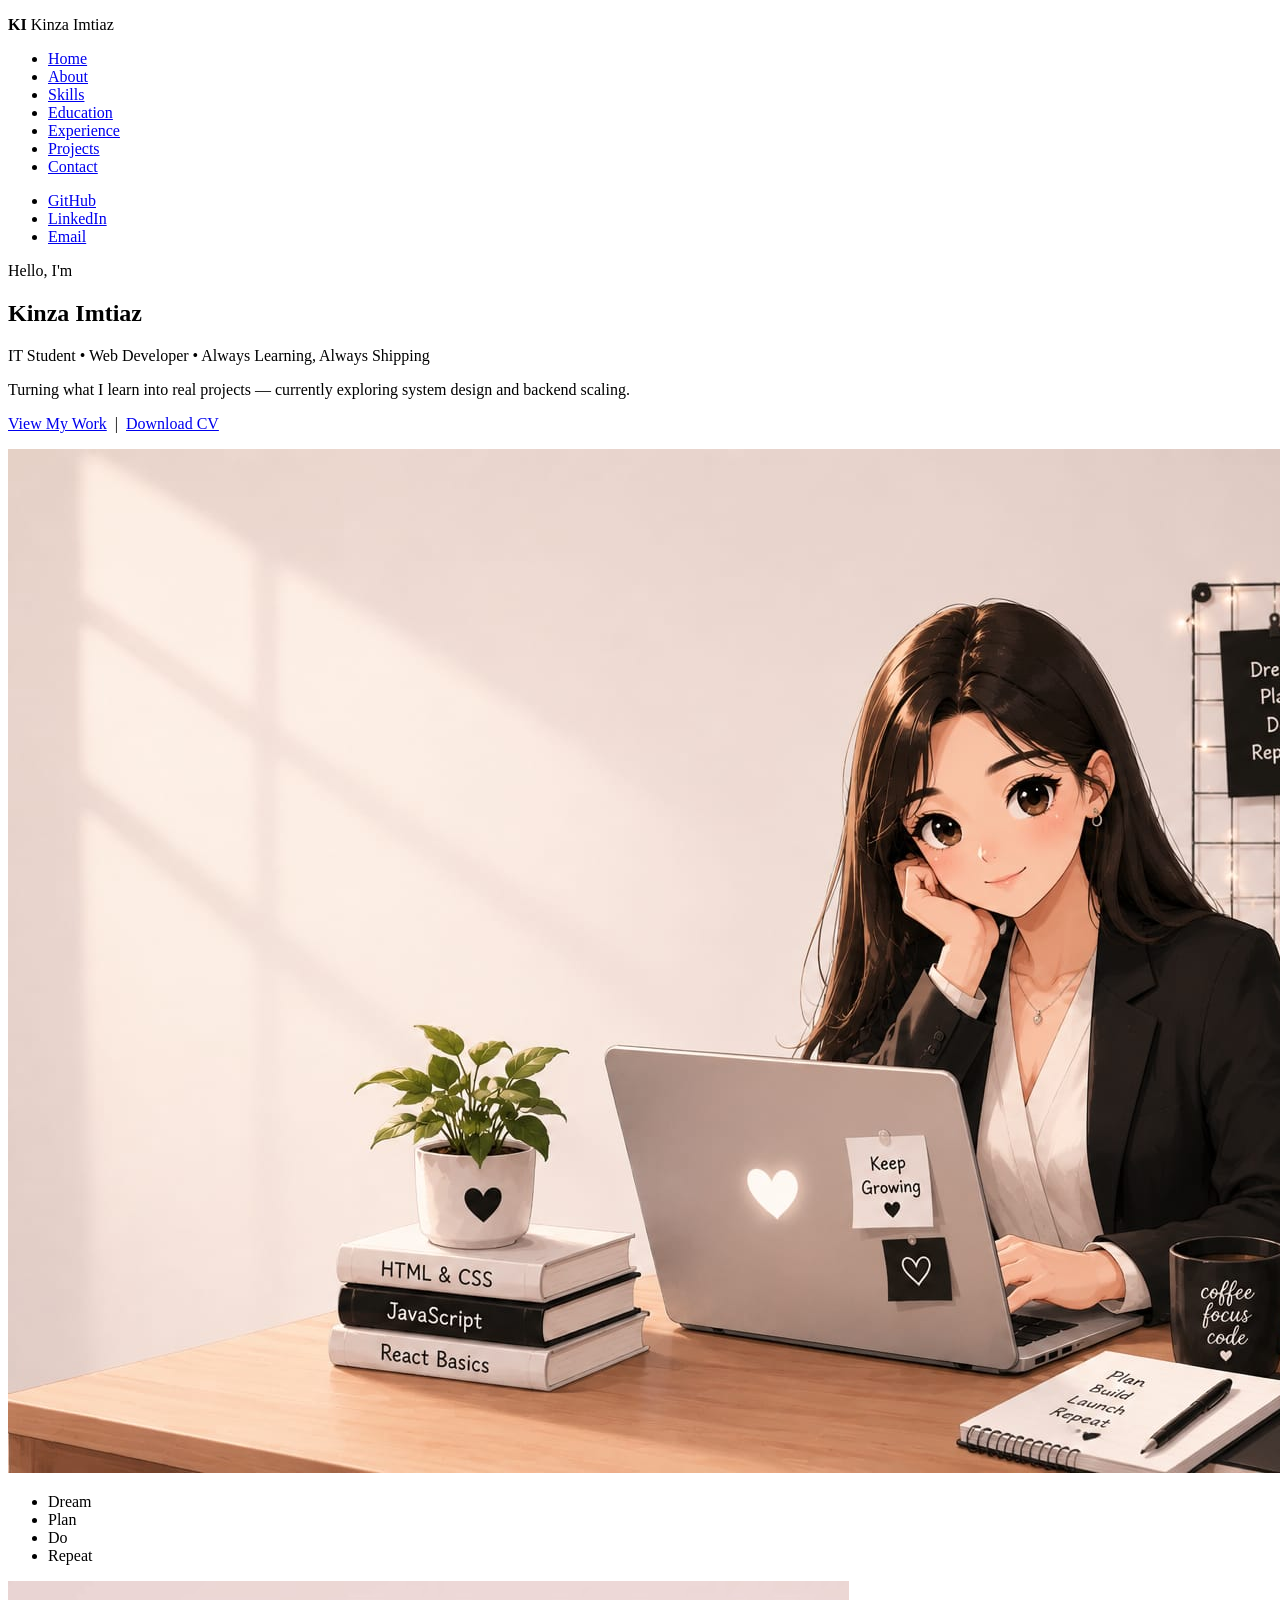
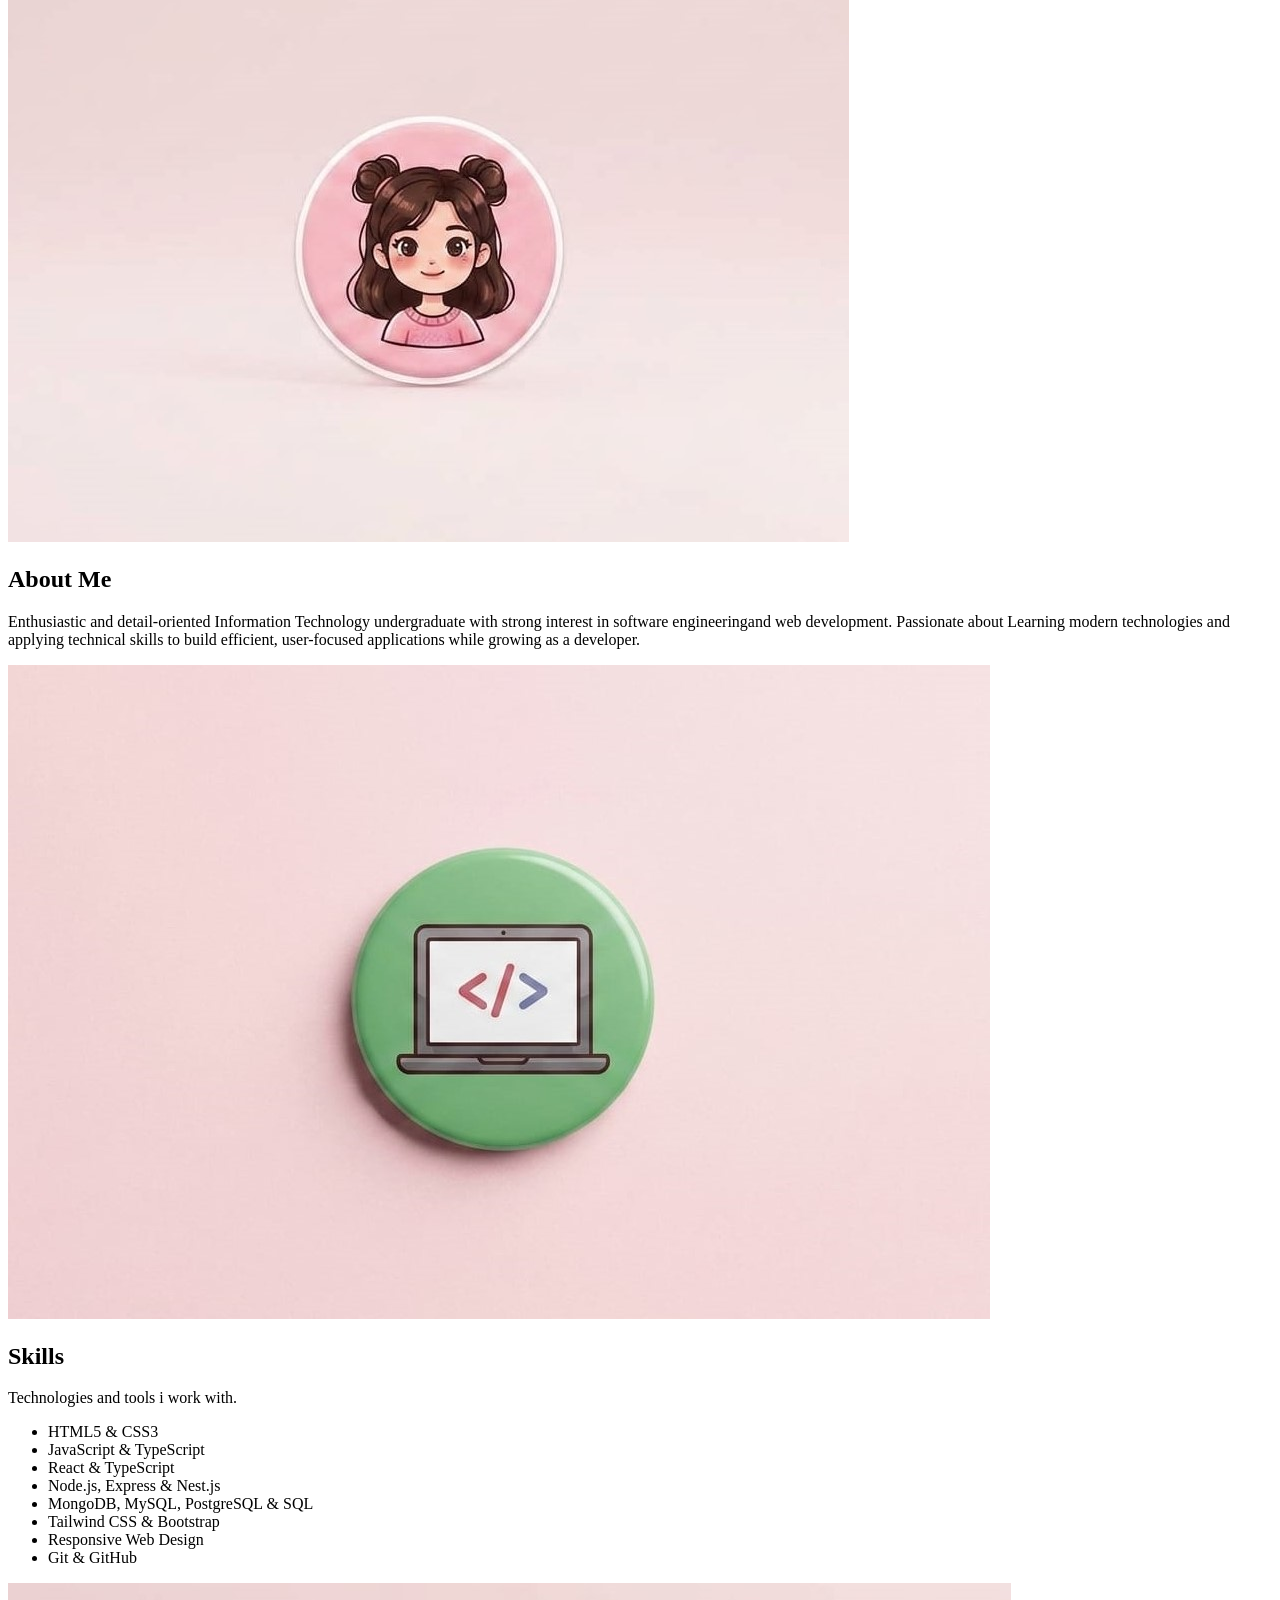
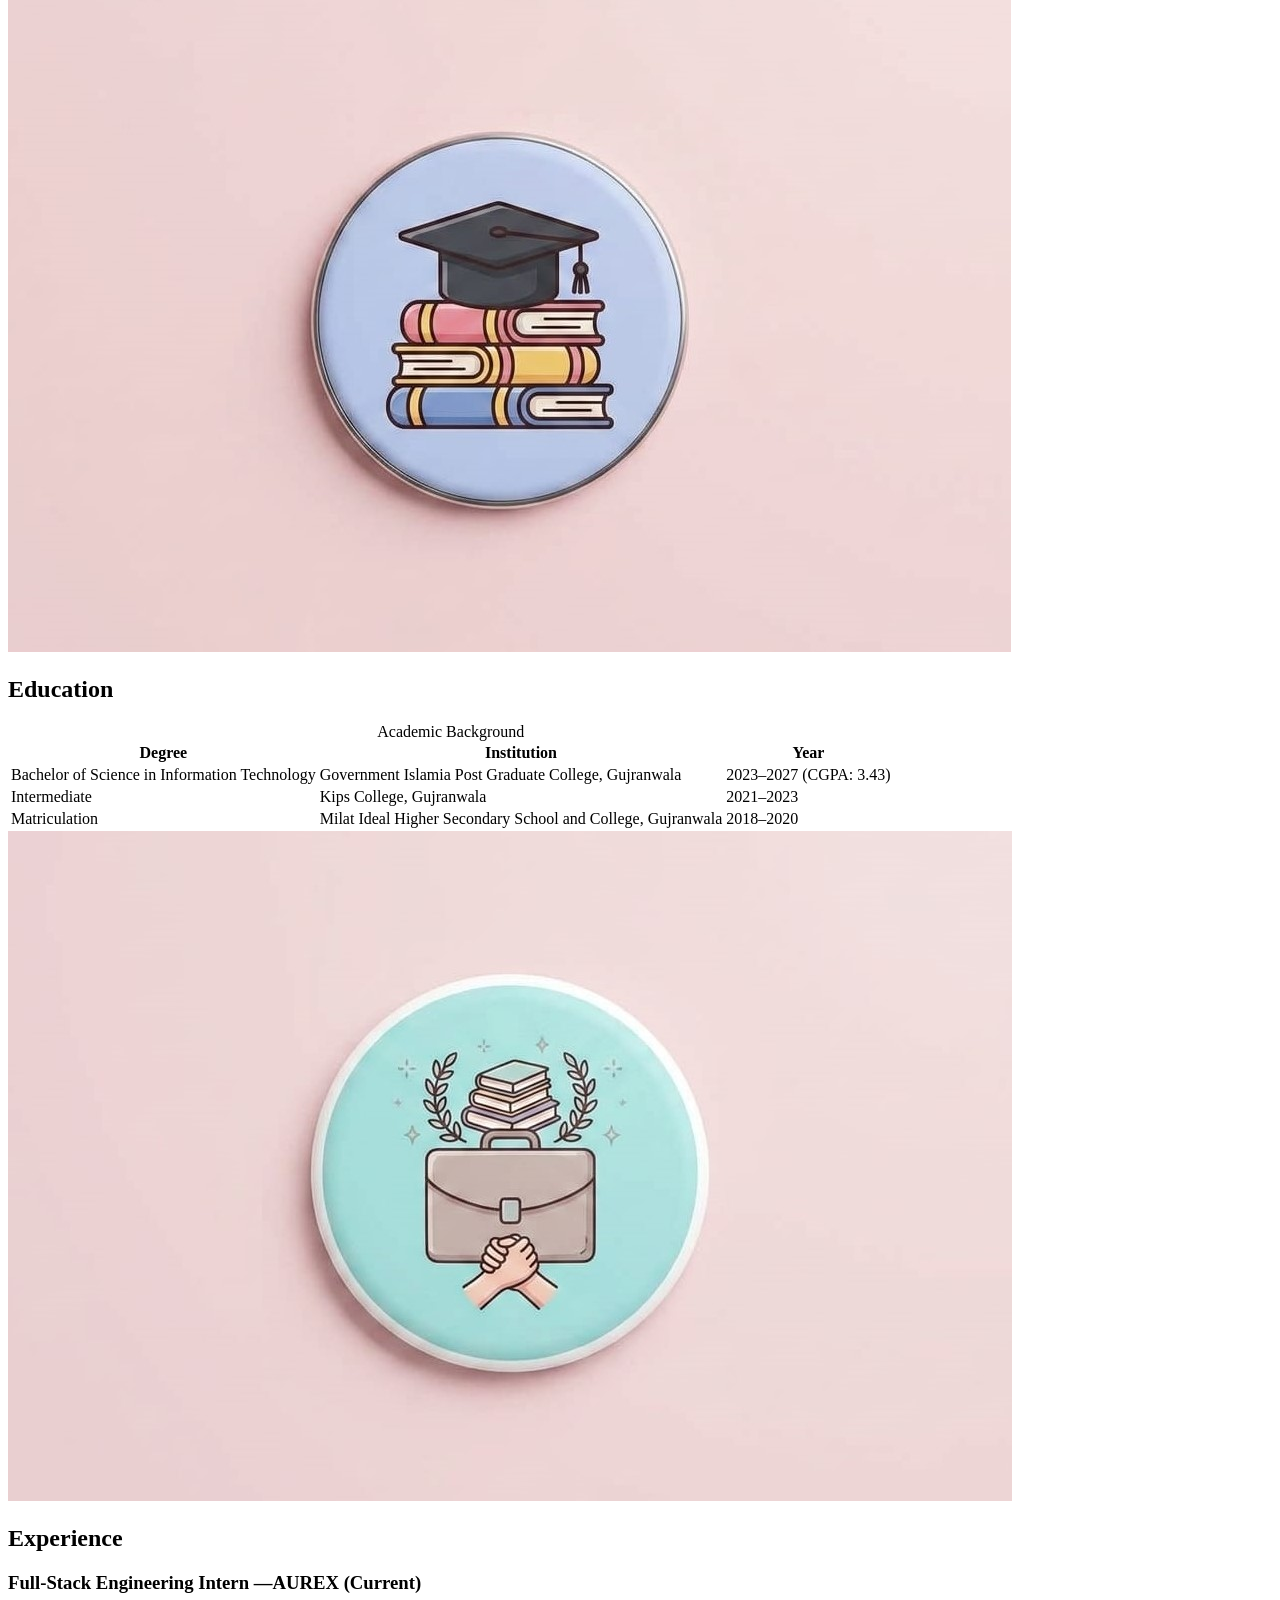
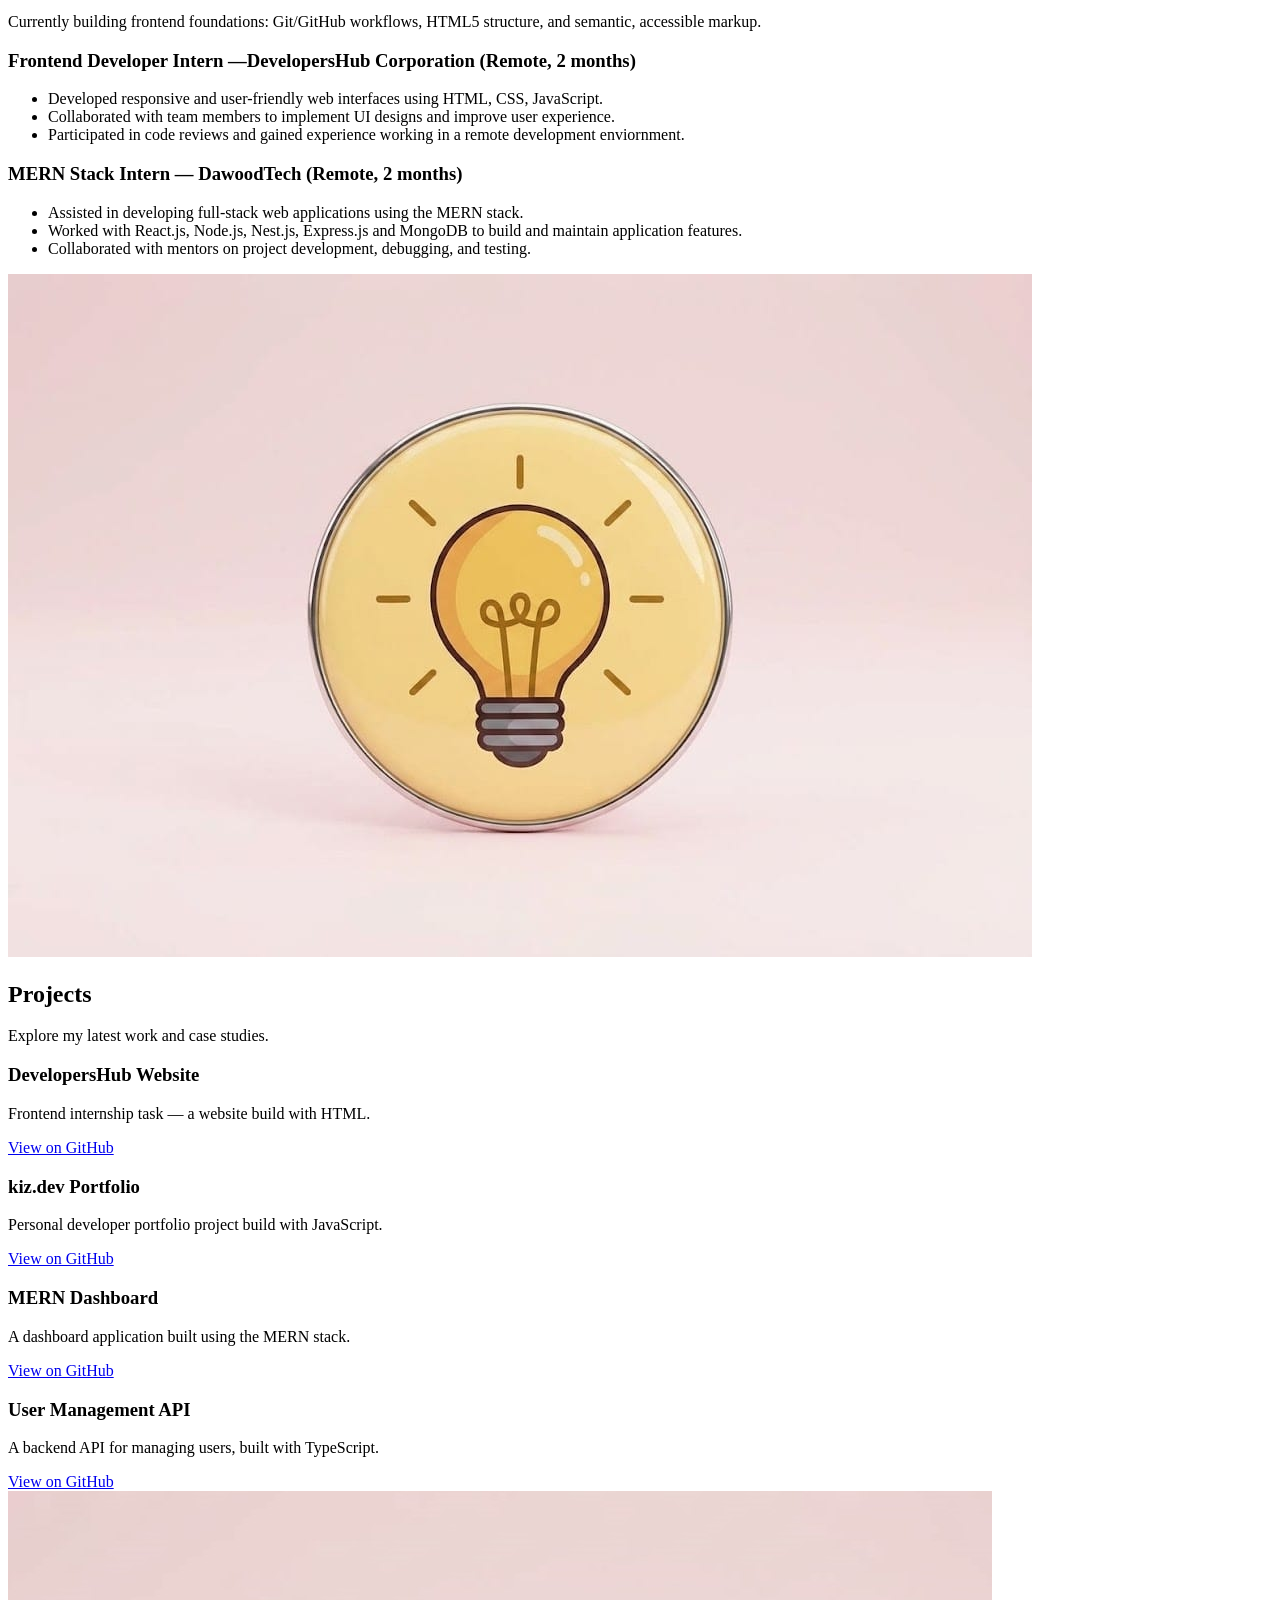
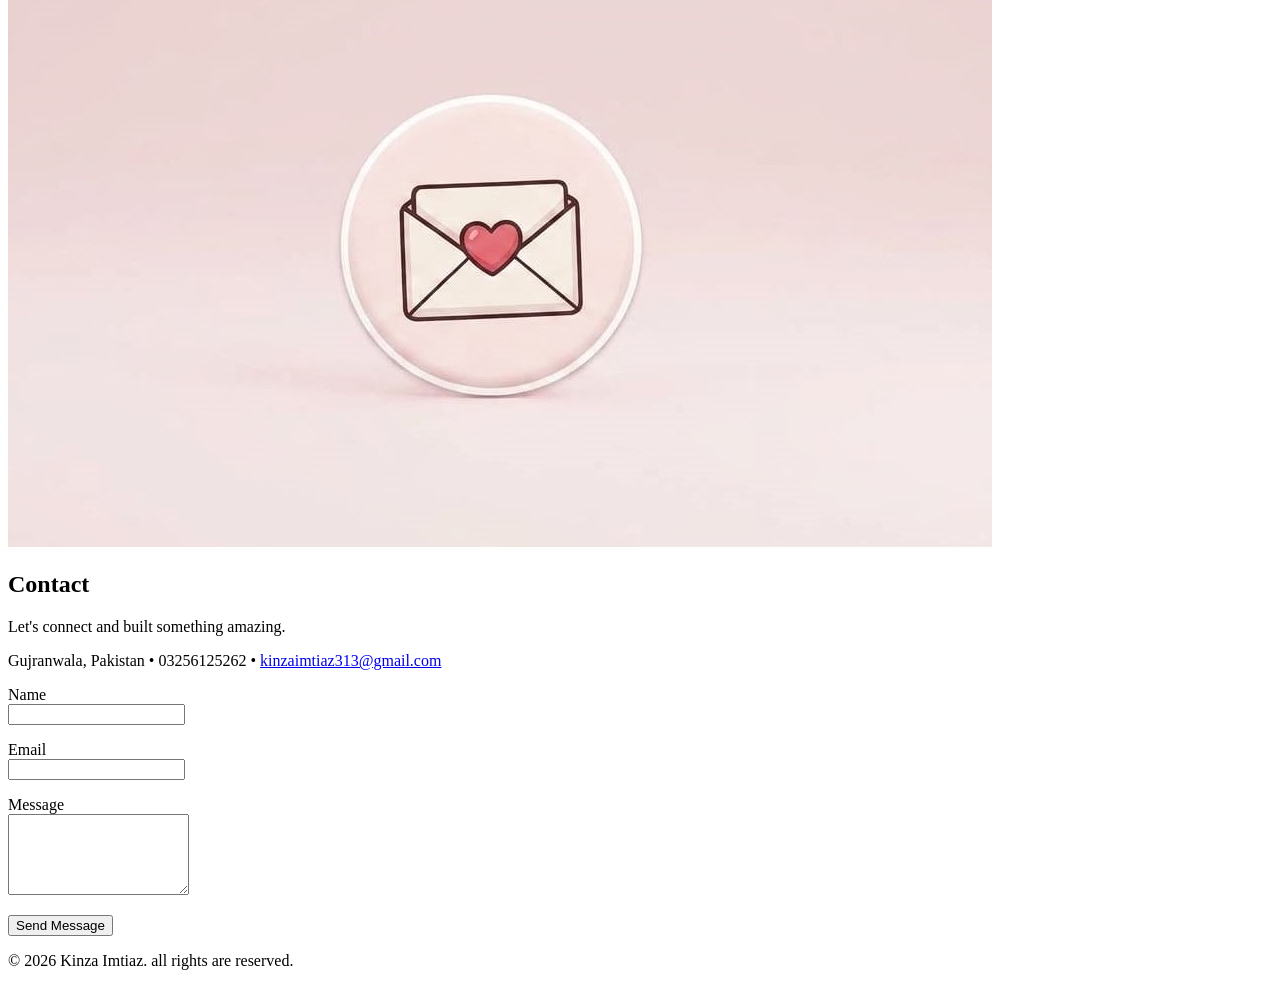
==== index.html @ d8e1f72a "updated index structure" ====
<!DOCTYPE html>
<html lang="en">

<head>
    <meta charset="UTF-8">
    <meta name="viewport" content="width=device-width, initial-scale=1.0">
    <title>Kinza Imtiaz | Developer Portfolio</title>
</head>

<body>

    <header>
        <p><strong>KI</strong> Kinza Imtiaz</p>
        <nav aria-label="Primary navigation">
            <ul>
                <li><a href="#home">Home</a></li>
                <li><a href="#about">About</a></li>
                <li><a href="#skills">Skills</a></li>
                <li><a href="#education">Education</a></li>
                <li><a href="#experience">Experience</a></li>
                <li><a href="#projects">Projects</a></li>
                <li><a href="#contact">Contact</a></li>
            </ul>
        </nav>
        <nav aria-label="Social links">
            <ul>
                <li><a href="https://github.com/kinzadev-26" target="_blank">GitHub</a></li>
                <li><a href="https://linkedin.com/in/kinza-imtiaz-454656370" target="_blank">LinkedIn</a></li>
                <li><a href="mailto:kinzaimtiaz313@gmail.com">Email</a></li>
            </ul>
        </nav>
    </header>

    <main>

        <section id="home" aria-label="Introduction">
            <p>Hello, I'm</p>
            <h1>Kinza Imtiaz</h1>
            <p>IT Student &bull; Web Developer &bull; Always Learning, Always Shipping</p>
            <p>Turning what I learn into real projects &mdash; currently exploring system design and backend scaling.
            </p>
            <p>
                <a href="#projects">View My Work</a>
                &nbsp;|&nbsp;
                <a href="Kinza_Imtiaz.pdf" download>Download CV</a>
            </p>
            <img src="images/hero-image.jpeg" alt="Hero background">
            <ul aria-label="Personal motto">
                <li>Dream</li>
                <li>Plan</li>
                <li>Do</li>
                <li>Repeat</li>
            </ul>
        </section>
        <section id="about">
            <img src="images/about.jpeg" alt="About me">
            <h2>About Me</h2>
            <p>Enthusiastic and detail-oriented Information Technology undergraduate with strong interest in software
                engineeringand web development. Passionate about Learning modern technologies and applying technical
                skills to build efficient, user-focused applications while growing as a developer.</p>
        </section>
        <section id="skills">
            <img src="images/skills.jpeg" alt="Skills icon">
            <h2>Skills</h2>
            <p>Technologies and tools i work with.</p>
            <ul>
                <li>HTML5 &amp; CSS3</li>
                <li>JavaScript &amp; TypeScript</li>
                <li>React &amp; TypeScript</li>
                <li>Node.js, Express &amp; Nest.js</li>
                <li>MongoDB, MySQL, PostgreSQL &amp; SQL</li>
                <li>Tailwind CSS &amp; Bootstrap</li>
                <li>Responsive Web Design</li>
                <li>Git &amp; GitHub</li>
            </ul>
        </section>

        <section id="education">
            <img src="images/education.jpeg" alt="Education icon">
            <h2>Education</h2>
            <table>
                <caption>Academic Background</caption>
                <thead>
                    <tr>
                        <th scope="col">Degree</th>
                        <th scope="col">Institution</th>
                        <th scope="col">Year</th>
                    </tr>
                </thead>
                <tbody>
                    <tr>
                        <td>Bachelor of Science in Information Technology</td>
                        <td>Government Islamia Post Graduate College, Gujranwala</td>
                        <td>2023&ndash;2027 (CGPA: 3.43)</td>
                    </tr>
                    <tr>
                        <td>Intermediate</td>
                        <td>Kips College, Gujranwala</td>
                        <td>2021&ndash;2023</td>
                    </tr>
                    <tr>
                        <td>Matriculation</td>
                        <td>Milat Ideal Higher Secondary School and College, Gujranwala</td>
                        <td>2018&ndash;2020</td>
                    </tr>
                </tbody>
            </table>
        </section>

        <section id="experience">
            <img src="images/experience.jpeg" alt="Experience icon">
            <h2>Experience</h2>
            <article>
                <h3>Full-Stack Engineering Intern &mdash;AUREX (Current)</h3>
                <p>Currently building frontend foundations: Git/GitHub workflows, HTML5 structure, and semantic,
                    accessible markup.</p>
            </article>
            <article>
                <h3>Frontend Developer Intern &mdash;DevelopersHub Corporation (Remote, 2 months)</h3>
                <ul>
                    <li>Developed responsive and user-friendly web interfaces using HTML, CSS, JavaScript.</li>
                    <li>Collaborated with team members to implement UI designs and improve user experience.</li>
                    <li>Participated in code reviews and gained experience working in a remote development enviornment.
                    </li>
                </ul>
            </article>

            <article>
                <h3>MERN Stack Intern &mdash; DawoodTech (Remote, 2 months)</h3>
                <ul>
                    <li>Assisted in developing full-stack web applications using the MERN stack. </li>
                    <li>Worked with React.js, Node.js, Nest.js, Express.js and MongoDB to build and maintain application
                        features.</li>
                    <li>Collaborated with mentors on project development, debugging, and testing.</li>
                </ul>
            </article>
        </section>

        <section id="projects">
            <img src="images/projects.jpeg" alt="Projects icon">
            <h2>Projects</h2>
            <p>Explore my latest work and case studies.</p>
            <article>
                <h3>DevelopersHub Website</h3>
                <p>Frontend internship task &mdash; a website build with HTML.</p>
                <a href="https://github.com/kinzadev-26/developershub-website" target="_blank">View on GitHub</a>
            </article>
            <article>
                <h3>kiz.dev Portfolio</h3>
                <p>Personal developer portfolio project build with JavaScript.</p>
                <a href="https://github.com/kinzadev-26/kiz.dev-portfolio" target="_blank">View on GitHub</a>
            </article>
            <article>
                <h3>MERN Dashboard</h3>
                <p>A dashboard application built using the MERN stack.</p>
                <a href="https://github.com/kinzadev-26/mern-Dashboard" target="_blank">View on GitHub</a>
            </article>
            <article>
                <h3>User Management API</h3>
                <p>A backend API for managing users, built with TypeScript.</p>
                <a href="https://github.com/kinzadev-26/user-management-api" target="_blank">View on GitHub</a>
            </article>
        </section>
        <section id="contact">
            <img src="images/contact.jpeg" alt="Contact icon">
            <h2>Contact</h2>
            <p>Let's connect and built something amazing.</p>
            <p>
                Gujranwala, Pakistan &bull; 03256125262 &bull;
                <a href="mailto:kinzaimtiaz313@gmail.com">kinzaimtiaz313@gmail.com</a>
            </p>
            <form action="#" method="post">
                <p>
                    <label for="name">Name</label><br>
                    <input type="text" id="name" name="name" required>
                </p>
                <p>
                    <label for="email">Email</label><br>
                    <input type="email" id="email" name="email" required>
                </p>
                <p>
                    <label for="message">Message</label><br>
                    <textarea name="message" id="message" rows="5" required></textarea>
                </p>
                <button type="submit">Send Message</button>
            </form>
        </section>
    </main>

    <footer>
        <p>
            &copy; 2026 Kinza Imtiaz. all rights are reserved.
        </p>
    </footer>
</body>

</html>
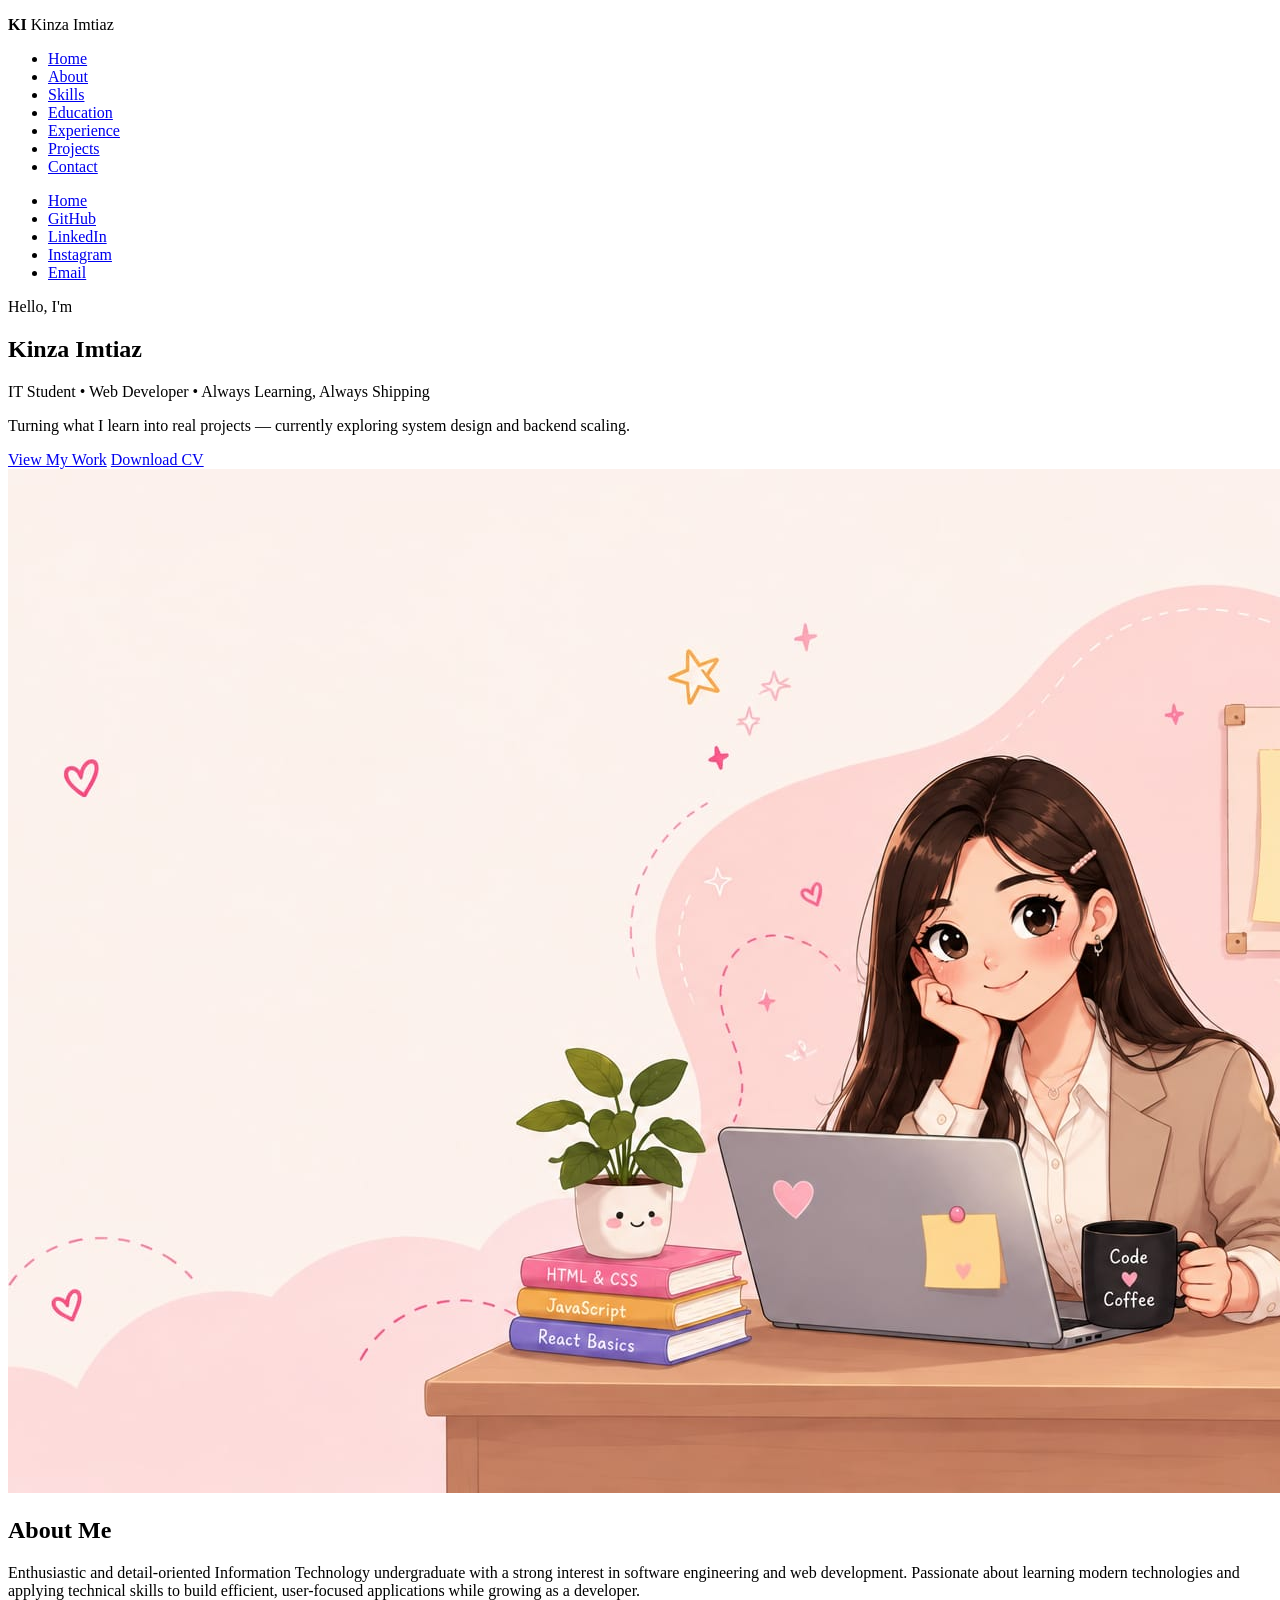
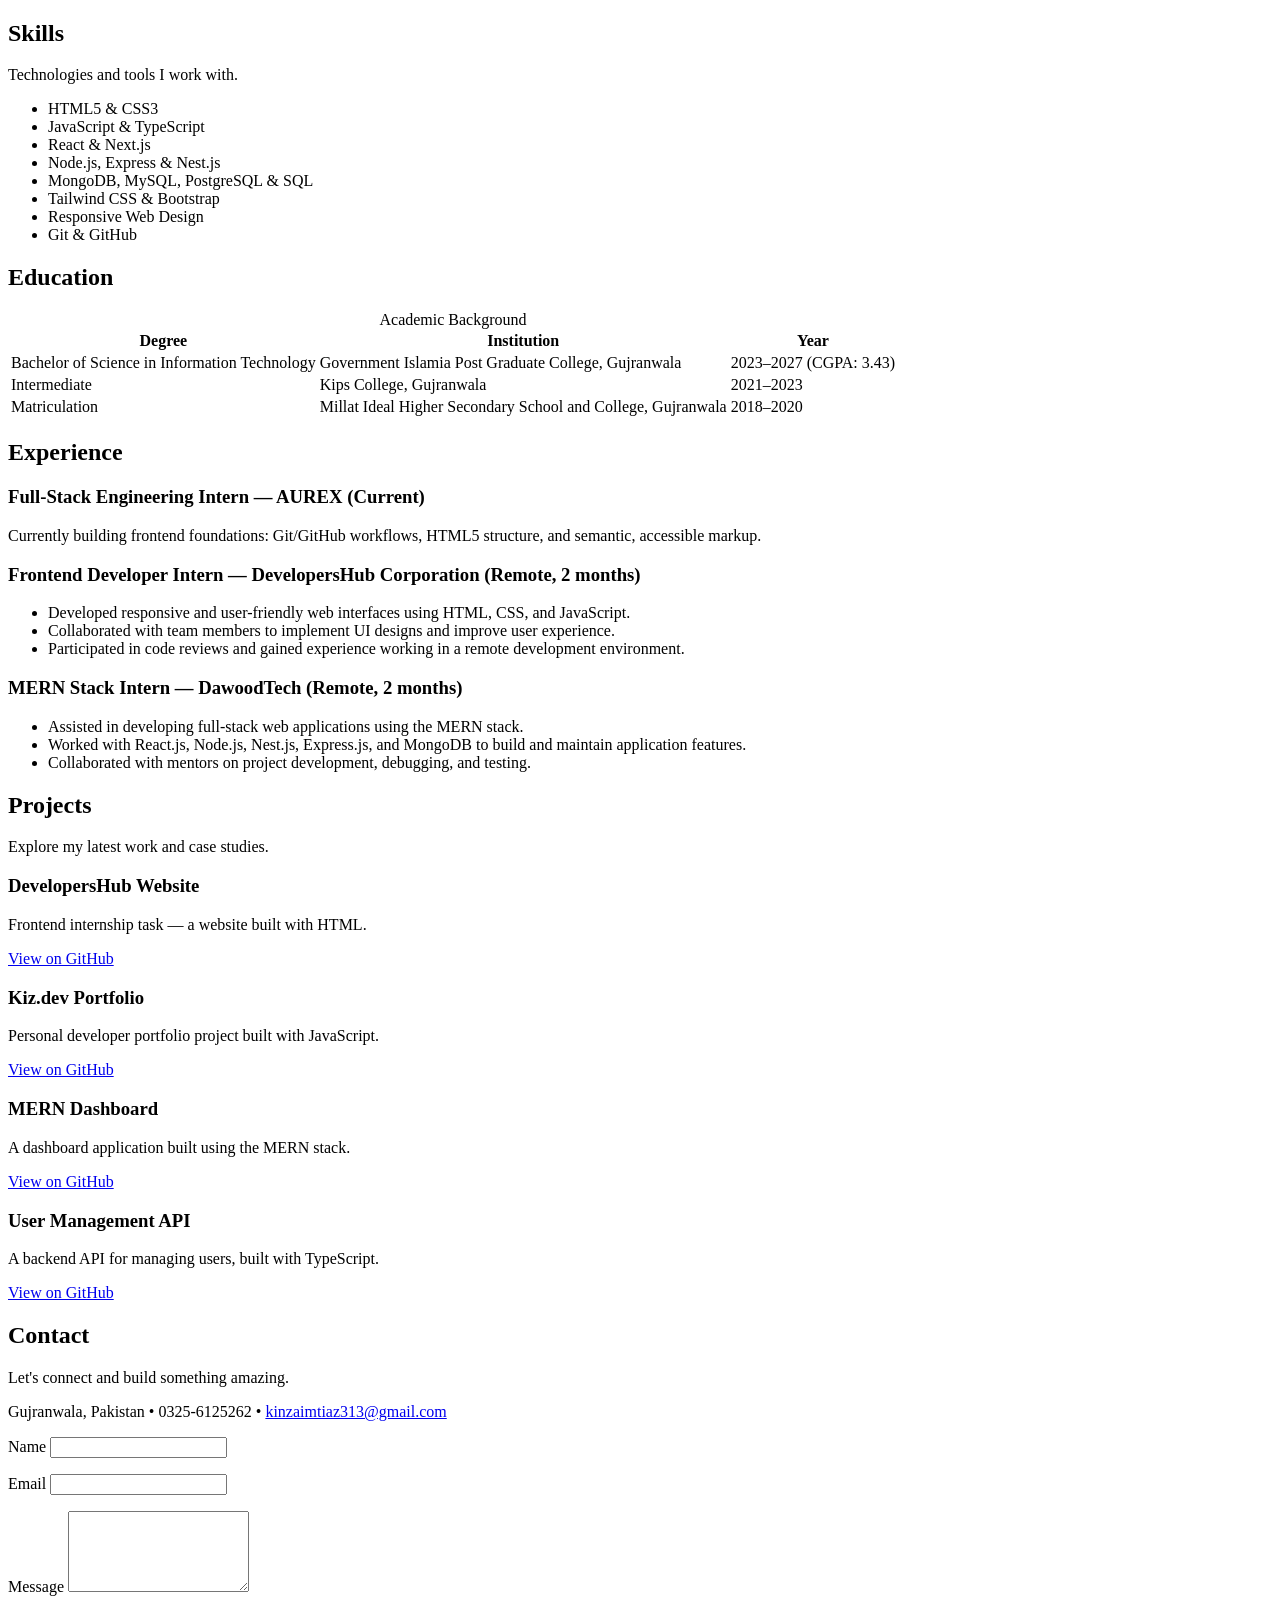
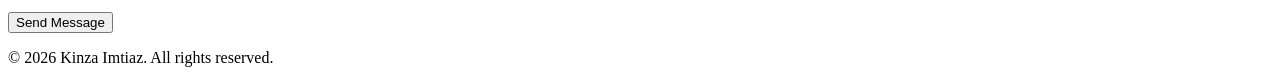
==== commit 7fb779bb: "added classes for css styling" ====
--- a/index.html
+++ b/index.html
@@ -1,18 +1,17 @@
 <!DOCTYPE html>
 <html lang="en">
-
 <head>
     <meta charset="UTF-8">
     <meta name="viewport" content="width=device-width, initial-scale=1.0">
     <title>Kinza Imtiaz | Developer Portfolio</title>
+    <link rel="stylesheet" href="styles.css">
 </head>
-
 <body>
 
-    <header>
-        <p><strong>KI</strong> Kinza Imtiaz</p>
-        <nav aria-label="Primary navigation">
-            <ul>
+    <header class="site-header">
+        <p class="logo"><strong>KI</strong> Kinza Imtiaz</p>
+        <nav class="primary-nav" aria-label="Primary navigation">
+            <ul class="nav-links">
                 <li><a href="#home">Home</a></li>
                 <li><a href="#about">About</a></li>
                 <li><a href="#skills">Skills</a></li>
@@ -22,10 +21,12 @@
                 <li><a href="#contact">Contact</a></li>
             </ul>
         </nav>
-        <nav aria-label="Social links">
-            <ul>
+        <nav class="social-nav" aria-label="Social links">
+            <ul class="social-links">
+                <li><a href="#home">Home</a></li>
                 <li><a href="https://github.com/kinzadev-26" target="_blank">GitHub</a></li>
                 <li><a href="https://linkedin.com/in/kinza-imtiaz-454656370" target="_blank">LinkedIn</a></li>
+                <li><a href="https://www.instagram.com/kiziii26?stkn=bTFlc2tzeHBrbzJy" target="_blank">Instagram</a></li>
                 <li><a href="mailto:kinzaimtiaz313@gmail.com">Email</a></li>
             </ul>
         </nav>
@@ -33,40 +34,38 @@
 
     <main>
 
-        <section id="home" aria-label="Introduction">
-            <p>Hello, I'm</p>
-            <h1>Kinza Imtiaz</h1>
-            <p>IT Student &bull; Web Developer &bull; Always Learning, Always Shipping</p>
-            <p>Turning what I learn into real projects &mdash; currently exploring system design and backend scaling.
-            </p>
-            <p>
-                <a href="#projects">View My Work</a>
-                &nbsp;|&nbsp;
-                <a href="Kinza_Imtiaz.pdf" download>Download CV</a>
-            </p>
-            <img src="images/hero-image.jpeg" alt="Hero background">
-            <ul aria-label="Personal motto">
-                <li>Dream</li>
-                <li>Plan</li>
-                <li>Do</li>
-                <li>Repeat</li>
-            </ul>
+        <section id="home" class="hero" aria-label="Introduction">
+            <div class="hero-text">
+                <p class="hero-greeting">Hello, I'm</p>
+                <h1>Kinza Imtiaz</h1>
+                <p class="hero-tagline">IT Student &bull; Web Developer &bull; Always Learning, Always Shipping</p>
+                <p class="hero-summary">Turning what I learn into real projects &mdash; currently exploring system design and backend scaling.</p>
+                <div class="hero-buttons">
+                    <a href="#projects" class="btn btn-solid">View My Work</a>
+                    <a href="Kinza_Imtiaz.pdf" download class="btn btn-outline">Download CV</a>
+                </div>
+            </div>
+            <div class="hero-visual">
+                <img src="images/hero-image.jpeg" alt="Hero image">
+            </div>
         </section>
-        <section id="about">
-            <img src="images/about.jpeg" alt="About me">
+
+        <div class="cards-grid">
+
+        <section id="about" class="card">
+            
             <h2>About Me</h2>
-            <p>Enthusiastic and detail-oriented Information Technology undergraduate with strong interest in software
-                engineeringand web development. Passionate about Learning modern technologies and applying technical
-                skills to build efficient, user-focused applications while growing as a developer.</p>
+            <p>Enthusiastic and detail-oriented Information Technology undergraduate with a strong interest in software engineering and web development. Passionate about learning modern technologies and applying technical skills to build efficient, user-focused applications while growing as a developer.</p>
         </section>
-        <section id="skills">
-            <img src="images/skills.jpeg" alt="Skills icon">
+
+        <section id="skills" class="card">
+            
             <h2>Skills</h2>
-            <p>Technologies and tools i work with.</p>
+            <p>Technologies and tools I work with.</p>
             <ul>
                 <li>HTML5 &amp; CSS3</li>
                 <li>JavaScript &amp; TypeScript</li>
-                <li>React &amp; TypeScript</li>
+                <li>React &amp; Next.js</li>
                 <li>Node.js, Express &amp; Nest.js</li>
                 <li>MongoDB, MySQL, PostgreSQL &amp; SQL</li>
                 <li>Tailwind CSS &amp; Bootstrap</li>
@@ -75,8 +74,8 @@
             </ul>
         </section>
 
-        <section id="education">
-            <img src="images/education.jpeg" alt="Education icon">
+        <section id="education" class="card">
+            
             <h2>Education</h2>
             <table>
                 <caption>Academic Background</caption>
@@ -100,98 +99,98 @@
                     </tr>
                     <tr>
                         <td>Matriculation</td>
-                        <td>Milat Ideal Higher Secondary School and College, Gujranwala</td>
+                        <td>Millat Ideal Higher Secondary School and College, Gujranwala</td>
                         <td>2018&ndash;2020</td>
                     </tr>
                 </tbody>
             </table>
         </section>
 
-        <section id="experience">
-            <img src="images/experience.jpeg" alt="Experience icon">
+        <section id="experience" class="card card-wide">
+        
             <h2>Experience</h2>
             <article>
-                <h3>Full-Stack Engineering Intern &mdash;AUREX (Current)</h3>
-                <p>Currently building frontend foundations: Git/GitHub workflows, HTML5 structure, and semantic,
-                    accessible markup.</p>
+                <h3>Full-Stack Engineering Intern &mdash; AUREX (Current)</h3>
+                <p>Currently building frontend foundations: Git/GitHub workflows, HTML5 structure, and semantic, accessible markup.</p>
             </article>
             <article>
-                <h3>Frontend Developer Intern &mdash;DevelopersHub Corporation (Remote, 2 months)</h3>
+                <h3>Frontend Developer Intern &mdash; DevelopersHub Corporation (Remote, 2 months)</h3>
                 <ul>
-                    <li>Developed responsive and user-friendly web interfaces using HTML, CSS, JavaScript.</li>
+                    <li>Developed responsive and user-friendly web interfaces using HTML, CSS, and JavaScript.</li>
                     <li>Collaborated with team members to implement UI designs and improve user experience.</li>
-                    <li>Participated in code reviews and gained experience working in a remote development enviornment.
-                    </li>
+                    <li>Participated in code reviews and gained experience working in a remote development environment.</li>
                 </ul>
             </article>
-
             <article>
                 <h3>MERN Stack Intern &mdash; DawoodTech (Remote, 2 months)</h3>
                 <ul>
-                    <li>Assisted in developing full-stack web applications using the MERN stack. </li>
-                    <li>Worked with React.js, Node.js, Nest.js, Express.js and MongoDB to build and maintain application
-                        features.</li>
+                    <li>Assisted in developing full-stack web applications using the MERN stack.</li>
+                    <li>Worked with React.js, Node.js, Nest.js, Express.js, and MongoDB to build and maintain application features.</li>
                     <li>Collaborated with mentors on project development, debugging, and testing.</li>
                 </ul>
             </article>
         </section>
 
-        <section id="projects">
-            <img src="images/projects.jpeg" alt="Projects icon">
+        <section id="projects" class="card card-wide">
+        
             <h2>Projects</h2>
             <p>Explore my latest work and case studies.</p>
-            <article>
-                <h3>DevelopersHub Website</h3>
-                <p>Frontend internship task &mdash; a website build with HTML.</p>
-                <a href="https://github.com/kinzadev-26/developershub-website" target="_blank">View on GitHub</a>
-            </article>
-            <article>
-                <h3>kiz.dev Portfolio</h3>
-                <p>Personal developer portfolio project build with JavaScript.</p>
-                <a href="https://github.com/kinzadev-26/kiz.dev-portfolio" target="_blank">View on GitHub</a>
-            </article>
-            <article>
-                <h3>MERN Dashboard</h3>
-                <p>A dashboard application built using the MERN stack.</p>
-                <a href="https://github.com/kinzadev-26/mern-Dashboard" target="_blank">View on GitHub</a>
-            </article>
-            <article>
-                <h3>User Management API</h3>
-                <p>A backend API for managing users, built with TypeScript.</p>
-                <a href="https://github.com/kinzadev-26/user-management-api" target="_blank">View on GitHub</a>
-            </article>
+            <div class="project-list">
+                <article>
+                    <h3>DevelopersHub Website</h3>
+                    <p>Frontend internship task &mdash; a website built with HTML.</p>
+                    <a href="https://github.com/kinzadev-26/developershub-website" target="_blank">View on GitHub</a>
+                </article>
+                <article>
+                    <h3>Kiz.dev Portfolio</h3>
+                    <p>Personal developer portfolio project built with JavaScript.</p>
+                    <a href="https://github.com/kinzadev-26/kiz.dev-portfolio" target="_blank">View on GitHub</a>
+                </article>
+                <article>
+                    <h3>MERN Dashboard</h3>
+                    <p>A dashboard application built using the MERN stack.</p>
+                    <a href="https://github.com/kinzadev-26/mern-Dashboard" target="_blank">View on GitHub</a>
+                </article>
+                <article>
+                    <h3>User Management API</h3>
+                    <p>A backend API for managing users, built with TypeScript.</p>
+                    <a href="https://github.com/kinzadev-26/user-management-api" target="_blank">View on GitHub</a>
+                </article>
+            </div>
         </section>
-        <section id="contact">
-            <img src="images/contact.jpeg" alt="Contact icon">
+
+        <section id="contact" class="card card-wide">
+        
             <h2>Contact</h2>
-            <p>Let's connect and built something amazing.</p>
-            <p>
-                Gujranwala, Pakistan &bull; 03256125262 &bull;
+            <p>Let's connect and build something amazing.</p>
+            <p class="contact-details">
+                Gujranwala, Pakistan &bull; 0325-6125262 &bull;
                 <a href="mailto:kinzaimtiaz313@gmail.com">kinzaimtiaz313@gmail.com</a>
             </p>
-            <form action="#" method="post">
+            <form action="#" method="post" class="contact-form">
                 <p>
-                    <label for="name">Name</label><br>
+                    <label for="name">Name</label>
                     <input type="text" id="name" name="name" required>
                 </p>
                 <p>
-                    <label for="email">Email</label><br>
+                    <label for="email">Email</label>
                     <input type="email" id="email" name="email" required>
                 </p>
                 <p>
-                    <label for="message">Message</label><br>
-                    <textarea name="message" id="message" rows="5" required></textarea>
+                    <label for="message">Message</label>
+                    <textarea id="message" name="message" rows="5" required></textarea>
                 </p>
-                <button type="submit">Send Message</button>
+                <button type="submit" class="btn btn-solid">Send Message</button>
             </form>
         </section>
+
+        </div>
+
     </main>
 
-    <footer>
-        <p>
-            &copy; 2026 Kinza Imtiaz. all rights are reserved.
-        </p>
+    <footer class="site-footer">
+        <p>&copy; 2026 Kinza Imtiaz. All rights reserved.</p>
     </footer>
+
 </body>
-
 </html>
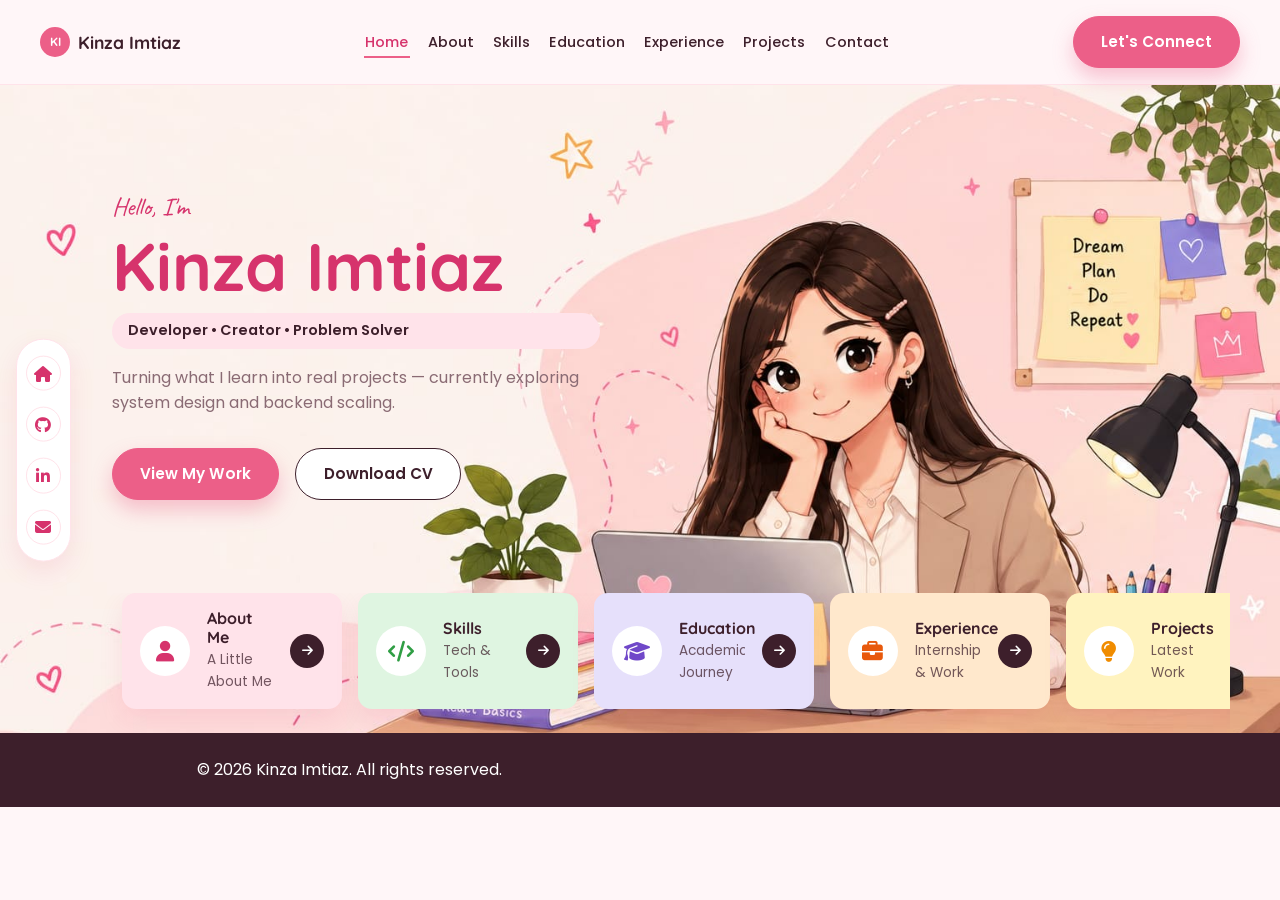
==== commit 526b2415: "added css styling with seperate files for each page" ====
--- a/index.html
+++ b/index.html
@@ -4,187 +4,109 @@
     <meta charset="UTF-8">
     <meta name="viewport" content="width=device-width, initial-scale=1.0">
     <title>Kinza Imtiaz | Developer Portfolio</title>
-    <link rel="stylesheet" href="styles.css">
+    <link rel="stylesheet" href="style.css">
+    <link rel="stylesheet" href="https://cdnjs.cloudflare.com/ajax/libs/font-awesome/6.5.1/css/all.min.css">
 </head>
 <body>
 
     <header class="site-header">
-        <p class="logo"><strong>KI</strong> Kinza Imtiaz</p>
+        <a class="logo" href="index.html"><strong>KI</strong> Kinza Imtiaz</a>
         <nav class="primary-nav" aria-label="Primary navigation">
             <ul class="nav-links">
-                <li><a href="#home">Home</a></li>
-                <li><a href="#about">About</a></li>
-                <li><a href="#skills">Skills</a></li>
-                <li><a href="#education">Education</a></li>
-                <li><a href="#experience">Experience</a></li>
-                <li><a href="#projects">Projects</a></li>
-                <li><a href="#contact">Contact</a></li>
+                <li><a href="index.html" class="active">Home</a></li>
+                <li><a href="about.html">About</a></li>
+                <li><a href="skills.html">Skills</a></li>
+                <li><a href="education.html">Education</a></li>
+                <li><a href="experience.html">Experience</a></li>
+                <li><a href="projects.html">Projects</a></li>
+                <li><a href="contact.html">Contact</a></li>
             </ul>
         </nav>
-        <nav class="social-nav" aria-label="Social links">
-            <ul class="social-links">
-                <li><a href="#home">Home</a></li>
-                <li><a href="https://github.com/kinzadev-26" target="_blank">GitHub</a></li>
-                <li><a href="https://linkedin.com/in/kinza-imtiaz-454656370" target="_blank">LinkedIn</a></li>
-                <li><a href="https://www.instagram.com/kiziii26?stkn=bTFlc2tzeHBrbzJy" target="_blank">Instagram</a></li>
-                <li><a href="mailto:kinzaimtiaz313@gmail.com">Email</a></li>
-            </ul>
-        </nav>
+        <a href="contact.html" class="btn btn-solid btn-nav-cta">Let's Connect</a>
     </header>
+
+    <nav class="social-nav" aria-label="Social links">
+        <ul class="social-links">
+            <li><a href="index.html" aria-label="Home"><i class="fa-solid fa-house"></i></a></li>
+            <li><a href="https://github.com/kinzadev-26" target="_blank" aria-label="GitHub"><i class="fa-brands fa-github"></i></a></li>
+            <li><a href="https://linkedin.com/in/kinza-imtiaz-454656370" target="_blank" aria-label="LinkedIn"><i class="fa-brands fa-linkedin-in"></i></a></li>
+            <li><a href="mailto:kinzaimtiaz313@gmail.com" aria-label="Email"><i class="fa-solid fa-envelope"></i></a></li>
+        </ul>
+    </nav>
 
     <main>
 
         <section id="home" class="hero" aria-label="Introduction">
+            <img class="hero-banner" src="images/hero-image.jpeg" alt="Illustration of Kinza Imtiaz at her desk with a laptop">
             <div class="hero-text">
                 <p class="hero-greeting">Hello, I'm</p>
                 <h1>Kinza Imtiaz</h1>
-                <p class="hero-tagline">IT Student &bull; Web Developer &bull; Always Learning, Always Shipping</p>
-                <p class="hero-summary">Turning what I learn into real projects &mdash; currently exploring system design and backend scaling.</p>
+                <p class="hero-tagline">Developer &bull; Creator &bull; Problem Solver</p>
+                <p>Turning what I learn into real projects &mdash; currently exploring system design and backend scaling.</p>
                 <div class="hero-buttons">
-                    <a href="#projects" class="btn btn-solid">View My Work</a>
+                    <a href="projects.html" class="btn btn-solid">View My Work</a>
                     <a href="Kinza_Imtiaz.pdf" download class="btn btn-outline">Download CV</a>
                 </div>
             </div>
-            <div class="hero-visual">
-                <img src="images/hero-image.jpeg" alt="Hero image">
+
+            <div class="wrap cards-grid">
+
+                <article class="card-teaser card-about">
+                    <span class="card-icon-wrap"><i class="fa-solid fa-user"></i></span>
+                    <div class="card-body">
+                        <h2>About Me</h2>
+                        <p>A Little About Me</p>
+                    </div>
+                    <a class="card-arrow" href="about.html" aria-label="View full About Me page"><i class="fa-solid fa-arrow-right"></i></a>
+                </article>
+
+                <article class="card-teaser card-skills">
+                    <span class="card-icon-wrap"><i class="fa-solid fa-code"></i></span>
+                    <div class="card-body">
+                        <h2>Skills</h2>
+                        <p>Tech & Tools</p>
+                    </div>
+                    <a class="card-arrow" href="skills.html" aria-label="View full Skills page"><i class="fa-solid fa-arrow-right"></i></a>
+                </article>
+
+                <article class="card-teaser card-education">
+                    <span class="card-icon-wrap"><i class="fa-solid fa-graduation-cap"></i></span>
+                    <div class="card-body">
+                        <h2>Education</h2>
+                        <p>Academic Journey</p>
+                    </div>
+                    <a class="card-arrow" href="education.html" aria-label="View full Education page"><i class="fa-solid fa-arrow-right"></i></a>
+                </article>
+
+                <article class="card-teaser card-experience">
+                    <span class="card-icon-wrap"><i class="fa-solid fa-briefcase"></i></span>
+                    <div class="card-body">
+                        <h2>Experience</h2>
+                        <p>Internships & Work</p>
+                    </div>
+                    <a class="card-arrow" href="experience.html" aria-label="View full Experience page"><i class="fa-solid fa-arrow-right"></i></a>
+                </article>
+
+                <article class="card-teaser card-projects">
+                    <span class="card-icon-wrap"><i class="fa-solid fa-lightbulb"></i></span>
+                    <div class="card-body">
+                        <h2>Projects</h2>
+                        <p>Latest Work</p>
+                    </div>
+                    <a class="card-arrow" href="projects.html" aria-label="View full Projects page"><i class="fa-solid fa-arrow-right"></i></a>
+                </article>
+
+                <article class="card-teaser card-contact">
+                    <span class="card-icon-wrap"><i class="fa-solid fa-paper-plane"></i></span>
+                    <div class="card-body">
+                        <h2>Contact</h2>
+                        <p>Let's collaborate!</p>
+                    </div>
+                    <a class="card-arrow" href="contact.html" aria-label="View full Contact page"><i class="fa-solid fa-arrow-right"></i></a>
+                </article>
+
             </div>
         </section>
-
-        <div class="cards-grid">
-
-        <section id="about" class="card">
-            
-            <h2>About Me</h2>
-            <p>Enthusiastic and detail-oriented Information Technology undergraduate with a strong interest in software engineering and web development. Passionate about learning modern technologies and applying technical skills to build efficient, user-focused applications while growing as a developer.</p>
-        </section>
-
-        <section id="skills" class="card">
-            
-            <h2>Skills</h2>
-            <p>Technologies and tools I work with.</p>
-            <ul>
-                <li>HTML5 &amp; CSS3</li>
-                <li>JavaScript &amp; TypeScript</li>
-                <li>React &amp; Next.js</li>
-                <li>Node.js, Express &amp; Nest.js</li>
-                <li>MongoDB, MySQL, PostgreSQL &amp; SQL</li>
-                <li>Tailwind CSS &amp; Bootstrap</li>
-                <li>Responsive Web Design</li>
-                <li>Git &amp; GitHub</li>
-            </ul>
-        </section>
-
-        <section id="education" class="card">
-            
-            <h2>Education</h2>
-            <table>
-                <caption>Academic Background</caption>
-                <thead>
-                    <tr>
-                        <th scope="col">Degree</th>
-                        <th scope="col">Institution</th>
-                        <th scope="col">Year</th>
-                    </tr>
-                </thead>
-                <tbody>
-                    <tr>
-                        <td>Bachelor of Science in Information Technology</td>
-                        <td>Government Islamia Post Graduate College, Gujranwala</td>
-                        <td>2023&ndash;2027 (CGPA: 3.43)</td>
-                    </tr>
-                    <tr>
-                        <td>Intermediate</td>
-                        <td>Kips College, Gujranwala</td>
-                        <td>2021&ndash;2023</td>
-                    </tr>
-                    <tr>
-                        <td>Matriculation</td>
-                        <td>Millat Ideal Higher Secondary School and College, Gujranwala</td>
-                        <td>2018&ndash;2020</td>
-                    </tr>
-                </tbody>
-            </table>
-        </section>
-
-        <section id="experience" class="card card-wide">
-        
-            <h2>Experience</h2>
-            <article>
-                <h3>Full-Stack Engineering Intern &mdash; AUREX (Current)</h3>
-                <p>Currently building frontend foundations: Git/GitHub workflows, HTML5 structure, and semantic, accessible markup.</p>
-            </article>
-            <article>
-                <h3>Frontend Developer Intern &mdash; DevelopersHub Corporation (Remote, 2 months)</h3>
-                <ul>
-                    <li>Developed responsive and user-friendly web interfaces using HTML, CSS, and JavaScript.</li>
-                    <li>Collaborated with team members to implement UI designs and improve user experience.</li>
-                    <li>Participated in code reviews and gained experience working in a remote development environment.</li>
-                </ul>
-            </article>
-            <article>
-                <h3>MERN Stack Intern &mdash; DawoodTech (Remote, 2 months)</h3>
-                <ul>
-                    <li>Assisted in developing full-stack web applications using the MERN stack.</li>
-                    <li>Worked with React.js, Node.js, Nest.js, Express.js, and MongoDB to build and maintain application features.</li>
-                    <li>Collaborated with mentors on project development, debugging, and testing.</li>
-                </ul>
-            </article>
-        </section>
-
-        <section id="projects" class="card card-wide">
-        
-            <h2>Projects</h2>
-            <p>Explore my latest work and case studies.</p>
-            <div class="project-list">
-                <article>
-                    <h3>DevelopersHub Website</h3>
-                    <p>Frontend internship task &mdash; a website built with HTML.</p>
-                    <a href="https://github.com/kinzadev-26/developershub-website" target="_blank">View on GitHub</a>
-                </article>
-                <article>
-                    <h3>Kiz.dev Portfolio</h3>
-                    <p>Personal developer portfolio project built with JavaScript.</p>
-                    <a href="https://github.com/kinzadev-26/kiz.dev-portfolio" target="_blank">View on GitHub</a>
-                </article>
-                <article>
-                    <h3>MERN Dashboard</h3>
-                    <p>A dashboard application built using the MERN stack.</p>
-                    <a href="https://github.com/kinzadev-26/mern-Dashboard" target="_blank">View on GitHub</a>
-                </article>
-                <article>
-                    <h3>User Management API</h3>
-                    <p>A backend API for managing users, built with TypeScript.</p>
-                    <a href="https://github.com/kinzadev-26/user-management-api" target="_blank">View on GitHub</a>
-                </article>
-            </div>
-        </section>
-
-        <section id="contact" class="card card-wide">
-        
-            <h2>Contact</h2>
-            <p>Let's connect and build something amazing.</p>
-            <p class="contact-details">
-                Gujranwala, Pakistan &bull; 0325-6125262 &bull;
-                <a href="mailto:kinzaimtiaz313@gmail.com">kinzaimtiaz313@gmail.com</a>
-            </p>
-            <form action="#" method="post" class="contact-form">
-                <p>
-                    <label for="name">Name</label>
-                    <input type="text" id="name" name="name" required>
-                </p>
-                <p>
-                    <label for="email">Email</label>
-                    <input type="email" id="email" name="email" required>
-                </p>
-                <p>
-                    <label for="message">Message</label>
-                    <textarea id="message" name="message" rows="5" required></textarea>
-                </p>
-                <button type="submit" class="btn btn-solid">Send Message</button>
-            </form>
-        </section>
-
-        </div>
 
     </main>
 
--- a/style.css
+++ b/style.css
@@ -0,0 +1,1116 @@
+@import url('https://fonts.googleapis.com/css2?family=Quicksand:wght@500;600;700&family=Poppins:wght@400;500;600&family=Caveat:wght@600&display=swap');
+
+:root {
+    --color-bg: #fff6f8;
+    --color-surface: #ffffff;
+    --color-ink: #3d1f2b;
+    --color-muted: #8a6b74;
+    --color-border: #ffe3ea;
+
+    --color-pink: #ec5f88;
+    --color-pink-dark: #d6336c;
+    --color-pink-pale: #ffe3ea;
+
+    --icon-about-bg: #ffe3ea;
+    --icon-about-ink: #d6336c;
+    --icon-skills-bg: #dff5e1;
+    --icon-skills-ink: #2f9e44;
+    --icon-education-bg: #e6e0fb;
+    --icon-education-ink: #7048c9;
+    --icon-experience-bg: #ffe8cc;
+    --icon-experience-ink: #e8590c;
+    --icon-projects-bg: #fff3bf;
+    --icon-projects-ink: #f08c00;
+    --icon-blog-bg: #d0ebff;
+    --icon-blog-ink: #1971c2;
+    --icon-contact-bg: #ffe3ea;
+    --icon-contact-ink: #e64980;
+
+    --font-heading: 'Quicksand', sans-serif;
+    --font-body: 'Poppins', sans-serif;
+    --font-script: 'Caveat', cursive;
+
+    --radius-md: 14px;
+    --radius-lg: 24px;
+    --radius-pill: 999px;
+
+    --shadow-card: 0 10px 24px rgba(214, 51, 108, 0.1);
+
+    --space-1: 0.5rem;
+    --space-2: 1rem;
+    --space-3: 1.5rem;
+    --space-4: 2.5rem;
+    --space-5: 4rem;
+
+    --content-width: 1180px;
+}
+
+/*Reset*/
+*,
+*::before,
+*::after {
+    box-sizing: border-box;
+}
+
+html,
+body {
+    overflow-x: hidden;
+    max-width: 100%;
+}
+
+html {
+    scroll-behavior: smooth;
+}
+
+body {
+    margin: 0;
+    font-family: var(--font-body);
+    color: var(--color-ink);
+    background: var(--color-bg);
+    line-height: 1.6;
+    -webkit-font-smoothing: antialiased;
+}
+
+h1,
+h2,
+h3 {
+    font-family: var(--font-heading);
+    line-height: 1.15;
+    margin: 0 0 0.5rem;
+    color: var(--color-ink);
+}
+
+p {
+    margin: 0 0 var(--space-2);
+    color: var(--color-muted);
+    max-width: 65ch;
+}
+
+a {
+    color: var(--color-ink);
+    text-decoration: none;
+}
+
+ul {
+    list-style: none;
+    margin: 0;
+    padding: 0;
+}
+
+button {
+    font-family: inherit;
+    cursor: pointer;
+}
+
+a:focus-visible,
+button:focus-visible,
+input:focus-visible,
+textarea:focus-visible {
+    outline: 2px solid var(--color-pink-dark);
+    outline-offset: 3px;
+}
+
+@media (prefers-reduced-motion: reduce) {
+    html {
+        scroll-behavior: auto;
+    }
+
+    * {
+        transition: none !important;
+    }
+}
+
+.wrap {
+    max-width: var(--content-width);
+    margin-left: auto;
+    margin-right: auto;
+}
+
+/*Header*/
+.site-header {
+    position: sticky;
+    top: 0;
+    z-index: 30;
+    display: flex;
+    flex-wrap: wrap;
+    align-items: center;
+    justify-content: space-between;
+    gap: var(--space-2);
+    padding: var(--space-2) var(--space-3);
+    background: rgba(255, 246, 248, 0.92);
+    backdrop-filter: blur(8px);
+    border-bottom: 1px solid var(--color-border);
+}
+
+.logo {
+    display: flex;
+    align-items: center;
+    font-family: var(--font-heading);
+    font-weight: 700;
+    font-size: 1.1rem;
+}
+
+.logo strong {
+    display: inline-flex;
+    align-items: center;
+    justify-content: center;
+    width: 1.9rem;
+    height: 1.9rem;
+    margin-right: 0.5rem;
+    background: var(--color-pink);
+    color: #fff;
+    border-radius: 50%;
+    font-size: 0.75rem;
+}
+
+.nav-links {
+    display: flex;
+    flex-wrap: wrap;
+    justify-content: center;
+    gap: var(--space-2);
+    font-size: 0.85rem;
+    font-weight: 500;
+}
+
+.nav-links a {
+    padding: 0.3rem 0.1rem;
+    border-bottom: 2px solid transparent;
+}
+
+.nav-links a:hover,
+.nav-links a.active {
+    border-color: var(--color-pink);
+    color: var(--color-pink-dark);
+}
+
+.btn-nav-cta {
+    padding: 0.55rem 1.2rem;
+    font-size: 0.85rem;
+}
+
+/*Sidebar*/
+.social-nav .social-links {
+    display: flex;
+    gap: var(--space-2);
+}
+
+.social-nav a {
+    display: flex;
+    align-items: center;
+    justify-content: center;
+    width: 2.2rem;
+    height: 2.2rem;
+    border-radius: 50%;
+    background: var(--color-surface);
+    color: var(--color-pink-dark);
+    border: 1px solid var(--color-border);
+    font-size: 1rem;
+}
+
+.social-nav a:hover {
+    background: var(--color-pink);
+    color: #fff;
+}
+
+/*Buttons*/
+.btn {
+    display: inline-flex;
+    align-items: center;
+    gap: 0.5rem;
+    padding: 0.8rem 1.7rem;
+    border-radius: var(--radius-pill);
+    font-weight: 600;
+    font-size: 0.95rem;
+    border: 1.5px solid var(--color-ink);
+}
+
+.btn-solid {
+    background: var(--color-pink);
+    color: #fff;
+    border-color: var(--color-pink);
+    box-shadow: 0 10px 20px rgba(236, 95, 136, 0.35);
+}
+
+.btn-solid:hover {
+    background: var(--color-pink-dark);
+    border-color: var(--color-pink-dark);
+}
+
+.btn-outline {
+    background: #fff;
+    color: var(--color-ink);
+}
+
+.btn-outline:hover {
+    background: var(--color-ink);
+    color: #fff;
+}
+
+/* Hero*/
+.hero {
+    position: relative;
+    background: var(--color-bg);
+    padding-bottom: var(--space-3);
+}
+
+.hero-banner {
+    width: 100%;
+    height: auto;
+    display: block;
+}
+
+.hero-text {
+    padding: var(--space-3);
+    text-align: center;
+}
+
+.hero-greeting {
+    font-family: var(--font-script);
+    font-size: 1.6rem;
+    color: var(--color-pink-dark);
+    margin-bottom: 0;
+}
+
+.hero h1 {
+    font-size: clamp(2.2rem, 8vw, 4.2rem);
+    font-weight: 700;
+    color: var(--color-pink-dark);
+}
+
+.hero-tagline {
+    display: inline-block;
+    font-weight: 600;
+    color: var(--color-ink);
+    background: var(--color-pink-pale);
+    padding: 0.4rem 1rem;
+    border-radius: var(--radius-pill);
+    font-size: 0.9rem;
+}
+
+.hero-buttons {
+    display: flex;
+    flex-wrap: wrap;
+    gap: var(--space-2);
+    margin: var(--space-2) 0;
+    justify-content: center;
+}
+
+/* Card teasers*/
+.cards-grid {
+    display: flex;
+    flex-direction: column;
+    gap: 0.75rem;
+    padding: 0 var(--space-3) var(--space-3);
+    overscroll-behavior-x: contain;
+}
+
+.card-teaser {
+    display: flex;
+    align-items: center;
+    gap: 1.1rem;
+    padding: 1.1rem 1.3rem;
+    border-radius: var(--radius-md);
+    box-shadow: var(--shadow-card);
+    text-decoration: none;
+}
+
+.card-icon-wrap {
+    flex-shrink: 0;
+    width: 50px;
+    height: 50px;
+    border-radius: 50%;
+    background: #fff;
+    display: flex;
+    align-items: center;
+    justify-content: center;
+    font-size: 1.3rem;
+}
+
+.card-body {
+    flex: 1;
+    min-width: 0;
+}
+
+.card-body h2 {
+    font-size: 1.05rem;
+    margin: 0 0 0.2rem;
+}
+
+.card-body p {
+    font-size: 0.85rem;
+    margin: 0;
+    color: var(--color-ink);
+    opacity: 0.72;
+}
+
+.card-arrow {
+    flex-shrink: 0;
+    width: 34px;
+    height: 34px;
+    border-radius: 50%;
+    background: var(--color-ink);
+    color: #fff;
+    display: flex;
+    align-items: center;
+    justify-content: center;
+    font-size: 0.78rem;
+}
+
+.card-arrow:hover {
+    background: var(--color-pink-dark);
+}
+
+.card-about {
+    background: var(--icon-about-bg);
+}
+
+.card-about .card-icon-wrap {
+    color: var(--icon-about-ink);
+}
+
+.card-skills {
+    background: var(--icon-skills-bg);
+}
+
+.card-skills .card-icon-wrap {
+    color: var(--icon-skills-ink);
+}
+
+.card-education {
+    background: var(--icon-education-bg);
+}
+
+.card-education .card-icon-wrap {
+    color: var(--icon-education-ink);
+}
+
+.card-experience {
+    background: var(--icon-experience-bg);
+}
+
+.card-experience .card-icon-wrap {
+    color: var(--icon-experience-ink);
+}
+
+.card-projects {
+    background: var(--icon-projects-bg);
+}
+
+.card-projects .card-icon-wrap {
+    color: var(--icon-projects-ink);
+}
+
+.card-blog {
+    background: var(--icon-blog-bg);
+}
+
+.card-blog .card-icon-wrap {
+    color: var(--icon-blog-ink);
+}
+
+.card-contact {
+    background: var(--icon-contact-bg);
+}
+
+.card-contact .card-icon-wrap {
+    color: var(--icon-contact-ink);
+}
+
+/*Detail pages*/
+.detail-main {
+    padding: var(--space-4) var(--space-3);
+}
+
+.back-link {
+    display: inline-flex;
+    align-items: center;
+    gap: 0.4rem;
+    font-weight: 600;
+    color: var(--color-pink-dark);
+    margin-bottom: var(--space-3);
+}
+
+.detail-hero {
+    display: flex;
+    align-items: center;
+    gap: var(--space-2);
+    margin-bottom: var(--space-3);
+}
+
+.detail-hero .card-icon-wrap {
+    width: 56px;
+    height: 56px;
+    font-size: 1.5rem;
+    background: #fff;
+}
+
+.detail-content {
+    background: var(--color-surface);
+    border: 1px solid var(--color-border);
+    border-radius: var(--radius-lg);
+    padding: var(--space-3);
+    box-shadow: var(--shadow-card);
+}
+
+/* Skills tags */
+.skills-tags {
+    display: flex;
+    flex-wrap: wrap;
+    gap: 0.6rem;
+}
+
+.skills-tags li {
+    background: var(--color-pink-pale);
+    color: var(--color-pink-dark);
+    border-radius: var(--radius-pill);
+    padding: 0.4rem 1rem;
+    font-size: 0.9rem;
+    font-weight: 600;
+}
+
+/* Education table */
+.detail-content table {
+    width: 100%;
+    border-collapse: collapse;
+    font-size: 0.92rem;
+}
+
+.detail-content th,
+.detail-content td {
+    text-align: left;
+    padding: 0.7rem 0.5rem;
+    border-bottom: 1px solid var(--color-border);
+}
+
+.detail-content th {
+    color: var(--color-pink-dark);
+    font-weight: 700;
+    font-size: 0.8rem;
+}
+
+.detail-content caption {
+    text-align: left;
+    font-size: 0.85rem;
+    color: var(--color-muted);
+    margin-bottom: var(--space-1);
+}
+
+/* Experience */
+.detail-content article {
+    padding: var(--space-2) 0;
+    border-top: 1px solid var(--color-border);
+}
+
+.detail-content article:first-of-type {
+    border-top: none;
+    padding-top: 0;
+}
+
+.detail-content article ul {
+    list-style: disc;
+    padding-left: 1.2rem;
+}
+
+.detail-content article ul li {
+    color: var(--color-muted);
+    margin-bottom: 0.4rem;
+}
+
+/* Projects grid */
+.project-list {
+    display: grid;
+    grid-template-columns: 1fr;
+    gap: var(--space-2);
+}
+
+.project-list article {
+    border-radius: var(--radius-md);
+    padding: var(--space-2);
+}
+
+.project-list article h3 {
+    color: var(--color-ink);
+}
+
+.project-list article p {
+    color: var(--color-ink);
+    opacity: 0.75;
+}
+
+.project-list article a {
+    font-weight: 700;
+    font-size: 0.85rem;
+    color: var(--color-ink);
+    border-bottom: 1px solid var(--color-ink);
+}
+
+.project-list article:nth-child(4n+1) {
+    background: var(--icon-about-bg);
+}
+
+.project-list article:nth-child(4n+2) {
+    background: var(--icon-skills-bg);
+}
+
+.project-list article:nth-child(4n+3) {
+    background: var(--icon-education-bg);
+}
+
+.project-list article:nth-child(4n+4) {
+    background: var(--icon-experience-bg);
+}
+
+/* Contact */
+.contact-details {
+    font-size: 0.95rem;
+}
+
+.contact-form label {
+    display: block;
+    font-weight: 600;
+    font-size: 0.85rem;
+    margin-bottom: 0.35rem;
+}
+
+.contact-form input,
+.contact-form textarea {
+    width: 100%;
+    padding: 0.75rem 0.9rem;
+    border: 1px solid var(--color-border);
+    border-radius: var(--radius-md);
+    font-family: inherit;
+    font-size: 0.95rem;
+    background: var(--color-bg);
+    color: var(--color-ink);
+    margin-bottom: var(--space-2);
+}
+
+.contact-form input:focus,
+.contact-form textarea:focus {
+    border-color: var(--color-pink);
+}
+
+/*Footer*/
+.site-footer {
+    background: var(--color-ink);
+    color: #fff;
+    text-align: center;
+    padding: var(--space-3);
+    margin: 0;
+}
+
+.site-footer p {
+    color: #fff;
+    margin: 0;
+    align-items: center;
+    display: flex;
+    justify-content: center;
+}
+
+/*TABLET (>= 768px)*/
+@media (min-width: 768px) {
+    .nav-links {
+        font-size: 0.9rem;
+    }
+
+    .hero-banner {
+        display: none;
+    }
+
+    .hero {
+        display: flex;
+        flex-direction: column;
+        min-height: 68vh;
+        padding: var(--space-5) var(--space-3) 0;
+        background-image:url('images/hero-image.jpeg');
+        background-size: cover;
+        background-position: center;
+    }
+
+    .hero-text {
+        max-width: 560px;
+        text-align: left;
+        padding: 0;
+        flex: 1;
+        display: flex;
+        flex-direction: column;
+        justify-content: center;
+    }
+
+    .hero-buttons{
+        justify-content: flex-start;
+    }
+
+    .cards-grid {
+        flex-direction: row;
+        flex-wrap: nowrap;
+        overflow-x: auto;
+        gap: 1rem;
+        margin-top: var(--space-4);
+        padding: 0 var(--space-3) var(--space-3);
+        position: relative;
+        z-index: 5;
+    }
+
+    .card-teaser {
+        flex: 1 1 0;
+        min-width: 220px;
+        padding: 1rem 1.1rem;
+    }
+
+    .card-body p {
+        display: -webkit-box;
+        line-clamp: 2;
+        -webkit-box-orient: vertical;
+        overflow: hidden;
+    }
+
+    .project-list {
+        grid-template-columns: repeat(2, 1fr);
+    }
+}
+
+/*LAPTOP / DESKTOP (>= 1024px)*/
+@media (min-width: 1024px) {
+    .site-header {
+        padding: var(--space-2) var(--space-4);
+    }
+
+    .social-nav {
+        position: fixed;
+        left: var(--space-2);
+        top: 50%;
+        transform: translateY(-50%);
+        z-index: 25;
+    }
+
+    .social-nav .social-links {
+        flex-direction: column;
+        padding: var(--space-2) 0.55rem;
+        background: var(--color-surface);
+        border: 1px solid var(--color-border);
+        border-radius: var(--radius-pill);
+        box-shadow: var(--shadow-card);
+    }
+
+    .hero {
+        padding: var(--space-5) var(--space-4) 0;
+        min-height: 72vh;
+    }
+
+    .hero-text {
+        padding-left: 4.5rem;
+    }
+
+    .cards-grid {
+        padding: 0 var(--space-4) var(--space-3) 4.5rem;
+        margin-top: var(--space-4);
+    }
+
+    .card-body h2 {
+        font-size: 1rem;
+    }
+
+    .detail-main {
+        padding: var(--space-5) var(--space-4) var(--space-5) 4.5rem;
+    }
+}
+
+/* DETAIL PAGE PANELS */
+
+.page-panel {
+    background: var(--color-surface);
+    border-radius: var(--radius-lg);
+    padding: 1.75rem 1.25rem;
+    box-shadow: var(--shadow-card);
+    margin-bottom: 1.5rem;
+}
+
+.page-panel-dark {
+    background: var(--color-ink);
+    color: #fff;
+}
+
+.page-panel-dark h1,
+.page-panel-dark h3 {
+    color: #fff;
+}
+
+.page-panel-dark p {
+    color: rgba(255, 255, 255, 0.65);
+}
+
+.panel-heading {
+    text-align: center;
+    margin-bottom: 1.5rem;
+}
+
+.panel-heading p {
+    max-width: 40ch;
+    margin-left: auto;
+    margin-right: auto;
+}
+
+/* Image + content side-by-side panel (About, Contact) */
+.panel-flex {
+    display: flex;
+    flex-direction: column;
+    gap: 1.5rem;
+    align-items: center;
+    text-align: center;
+}
+
+.panel-image {
+    width: 100%;
+    max-width: 320px;
+    border-radius: var(--radius-lg);
+    box-shadow: var(--shadow-card);
+}
+
+.panel-content {
+    flex: 1;
+}
+
+@media (min-width: 768px) {
+    .panel-flex {
+        flex-direction: row;
+        text-align: left;
+    }
+
+    .panel-heading {
+        text-align: left;
+        margin-left: 0;
+    }
+
+    .panel-heading p {
+        margin-left: 0;
+    }
+}
+
+/* Tech stack grid*/
+.tech-grid {
+    display: grid;
+    grid-template-columns: repeat(2, 1fr);
+    gap: 1rem;
+}
+
+.tech-tile {
+    background: rgba(255, 255, 255, 0.08);
+    border-radius: var(--radius-md);
+    padding: 1.25rem 0.75rem;
+    text-align: center;
+}
+
+.tech-tile i {
+    font-size: 1.7rem;
+    margin-bottom: 0.5rem;
+    display: block;
+    color: var(--color-pink);
+}
+
+.tech-tile span {
+    font-size: 0.8rem;
+    font-weight: 600;
+}
+
+@media (min-width: 600px) {
+    .tech-grid {
+        grid-template-columns: repeat(4, 1fr);
+    }
+}
+
+/* Banner panel */
+.banner-panel {
+    position: relative;
+    border-radius: var(--radius-lg);
+    overflow: hidden;
+    min-height: 240px;
+    display: flex;
+    align-items: center;
+    background-size: cover;
+    background-position: center;
+}
+
+.banner-panel::before {
+    content: '';
+    position: absolute;
+    inset: 0;
+    background: linear-gradient(100deg, rgba(255, 232, 204, 0.94) 0%, rgba(255, 232, 204, 0.75) 50%, rgba(255, 232, 204, 0.15) 100%);
+}
+
+.banner-content {
+    position: relative;
+    z-index: 2;
+    padding: 1.75rem;
+    max-width: 380px;
+}
+
+.banner-content h2 {
+    color: var(--icon-experience-ink);
+}
+
+/* Contact split panel */
+.contact-split {
+    display: flex;
+    flex-direction: column-reverse;
+    gap: 2rem;
+}
+
+.contact-split .contact-illustration {
+    text-align: center;
+    position: relative;
+}
+
+.contact-split .contact-illustration img {
+    max-width: 300px;
+    border-radius: var(--radius-lg);
+    box-shadow: var(--shadow-card);
+}
+
+.speech-bubble {
+    position: absolute;
+    top: 10%;
+    right: 9%;
+    background: #fff;
+    padding: 0.5rem 1rem;
+    border-radius: var(--radius-pill);
+    border: #e64980 1px solid;
+    font-weight: 700;
+    font-size: 0.85rem;
+    box-shadow: var(--shadow-card);
+    color: var(--color-pink);
+}
+
+@media (min-width: 768px) {
+    .contact-split {
+        flex-direction: row;
+        align-items: center;
+    }
+
+    .contact-split .contact-form-wrap {
+        flex: 1.2;
+    }
+
+    .contact-split .contact-illustration {
+        flex: 1;
+    }
+}
+
+/* Education*/
+.education-list {
+    display: flex;
+    flex-direction: column;
+    gap: 1rem;
+}
+
+.education-item {
+    display: flex;
+    align-items: flex-start;
+    gap: 1rem;
+    border-radius: var(--radius-md);
+    padding: 1.1rem 1.2rem;
+}
+
+.education-item .card-icon-wrap {
+    background: #fff;
+    flex-shrink: 0;
+}
+
+.education-item h3 {
+    margin: 0 0 0.2rem;
+    font-size: 1rem;
+    color: var(--color-ink);
+}
+
+.education-item p {
+    margin: 0;
+    font-size: 0.85rem;
+    color: var(--color-ink);
+    opacity: 0.75;
+}
+
+.education-item .edu-year {
+    font-weight: 700;
+    font-size: 0.8rem;
+    color: var(--color-ink);
+    opacity: 0.9;
+}
+
+.education-item:nth-child(1) {
+    background: var(--icon-education-bg);
+}
+
+.education-item:nth-child(1) .card-icon-wrap {
+    color: var(--icon-education-ink);
+}
+
+.education-item:nth-child(2) {
+    background: var(--icon-blog-bg);
+}
+
+.education-item:nth-child(2) .card-icon-wrap {
+    color: var(--icon-blog-ink);
+}
+
+.education-item:nth-child(3) {
+    background: var(--icon-about-bg);
+}
+
+.education-item:nth-child(3) .card-icon-wrap {
+    color: var(--icon-about-ink);
+}
+
+/* Experience*/
+.experience-list {
+    display: flex;
+    flex-direction: column;
+    gap: 1rem;
+}
+
+.experience-item {
+    border-radius: var(--radius-md);
+    padding: 1.2rem 1.3rem;
+}
+
+.experience-item .exp-header {
+    display: flex;
+    align-items: center;
+    gap: 0.9rem;
+    margin-bottom: 0.6rem;
+}
+
+.experience-item .card-icon-wrap {
+    background: #fff;
+    flex-shrink: 0;
+}
+
+.experience-item h3 {
+    margin: 0;
+    font-size: 1rem;
+    color: var(--color-ink);
+}
+
+.experience-item p,
+.experience-item ul {
+    margin: 0;
+    font-size: 0.85rem;
+    color: var(--color-ink);
+    opacity: 0.8;
+}
+
+.experience-item ul {
+    list-style: disc;
+    padding-left: 1.2rem;
+    display: flex;
+    flex-direction: column;
+    gap: 0.4rem;
+}
+
+.experience-item:nth-child(1) {
+    background: var(--icon-experience-bg);
+}
+
+.experience-item:nth-child(1) .card-icon-wrap {
+    color: var(--icon-experience-ink);
+}
+
+.experience-item:nth-child(2) {
+    background: var(--icon-skills-bg);
+}
+
+.experience-item:nth-child(2) .card-icon-wrap {
+    color: var(--icon-skills-ink);
+}
+
+.experience-item:nth-child(3) {
+    background: var(--icon-blog-bg);
+}
+
+.experience-item:nth-child(3) .card-icon-wrap {
+    color: var(--icon-blog-ink);
+}
+
+/* Experience*/
+.experience-list {
+    display: flex;
+    flex-direction: column;
+    gap: 1rem;
+}
+
+.experience-item {
+    display: flex;
+    align-items: flex-start;
+    gap: 1rem;
+    border-radius: var(--radius-md);
+    padding: 1.2rem 1.3rem;
+}
+
+.experience-item .card-icon-wrap {
+    background: #fff;
+    flex-shrink: 0;
+}
+
+.experience-item h3 {
+    margin: 0 0 0.4rem;
+    font-size: 1rem;
+    color: var(--color-ink);
+}
+
+.experience-item p {
+    margin: 0;
+    font-size: 0.88rem;
+    color: var(--color-ink);
+    opacity: 0.75;
+}
+
+.experience-item ul {
+    list-style: disc;
+    padding-left: 1.1rem;
+    margin: 0;
+}
+
+.experience-item ul li {
+    font-size: 0.85rem;
+    color: var(--color-ink);
+    opacity: 0.75;
+    margin-bottom: 0.35rem;
+}
+
+.experience-item .exp-current {
+    font-weight: 700;
+    font-size: 0.8rem;
+}
+
+.experience-item .exp-duration {
+    font-weight: 500;
+    font-size: 0.8rem;
+    opacity: 0.7;
+}
+
+.experience-item:nth-child(1) {
+    background: var(--icon-education-bg);
+}
+
+.experience-item:nth-child(1) .card-icon-wrap {
+    color: var(--icon-education-ink);
+}
+
+.experience-item:nth-child(1) .exp-current {
+    color: var(--icon-education-ink);
+}
+
+.experience-item:nth-child(2) {
+    background: var(--icon-skills-bg);
+}
+
+.experience-item:nth-child(2) .card-icon-wrap {
+    color: var(--icon-skills-ink);
+}
+
+.experience-item:nth-child(3) {
+    background: var(--icon-about-bg);
+}
+
+.experience-item:nth-child(3) .card-icon-wrap {
+    color: var(--icon-about-ink);
+}
